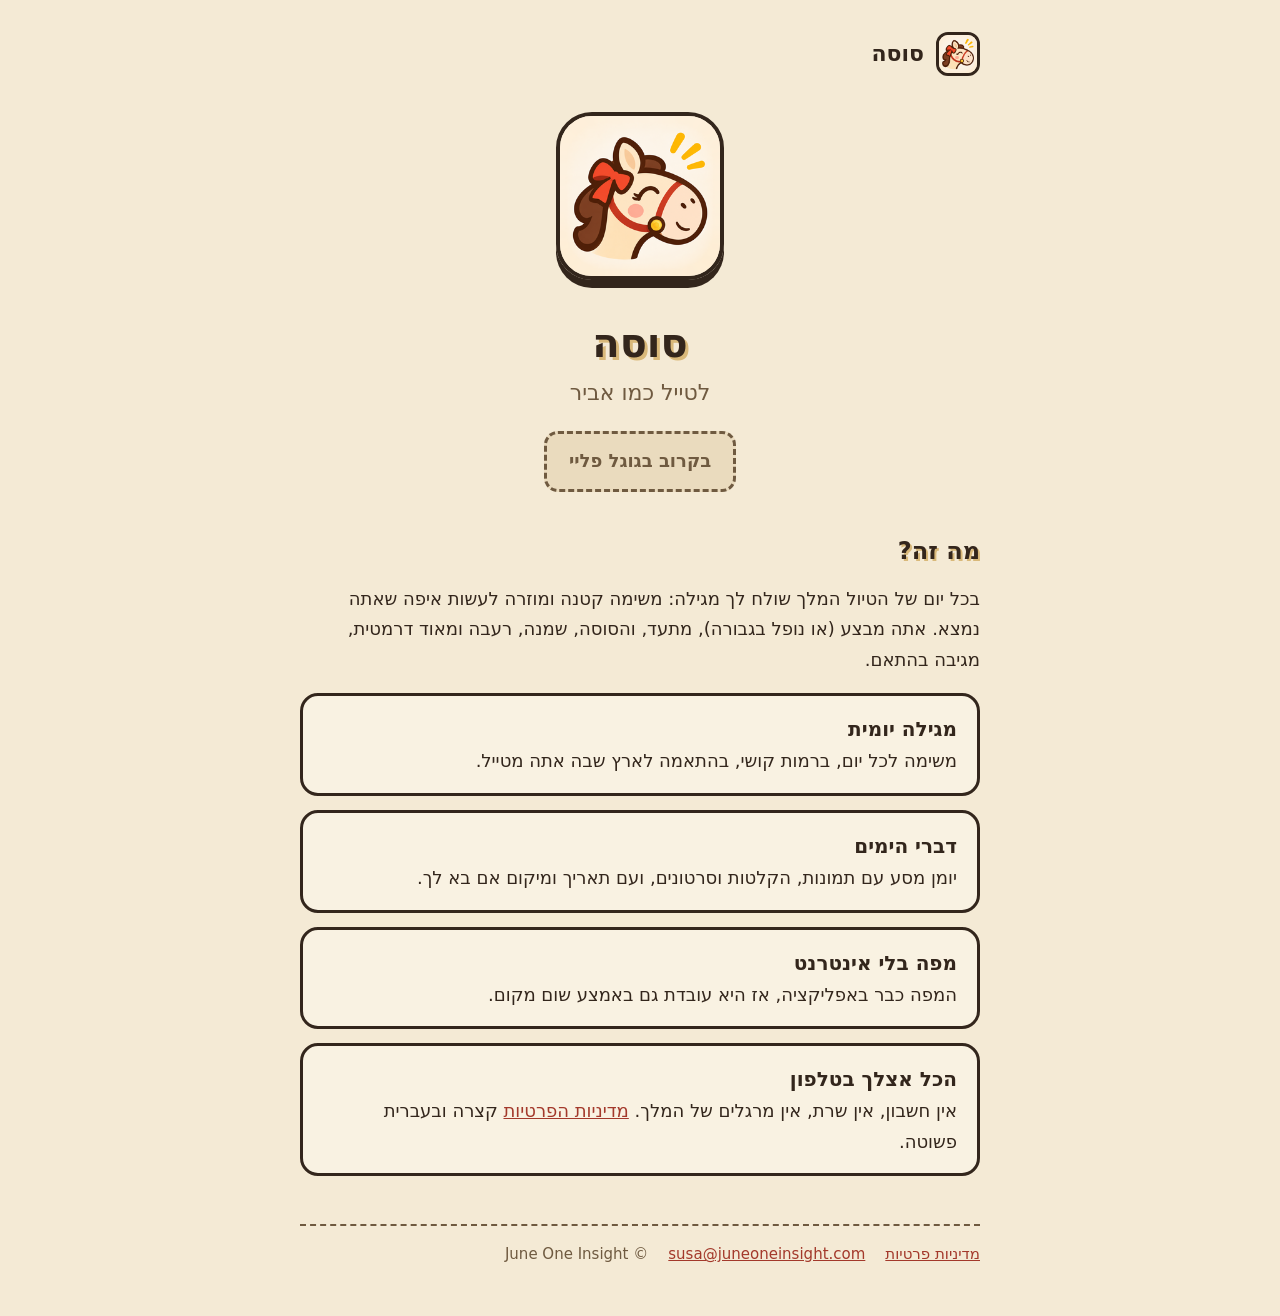
==== index.html @ 668d5ecf "Susa site: home page and privacy policy (Hebrew) Co-Authored-By: Claude Sonnet 5.5 <noreply@anthropi" ====
<!doctype html>
<html lang="he" dir="rtl">
<head>
<meta charset="utf-8">
<meta name="viewport" content="width=device-width, initial-scale=1">
<title>סוסה · לטייל כמו אביר</title>
<meta name="description" content="סוסה: אפליקציית טיולים שנותנת לך כל יום מגילה עם משימה קטנה, יומן מסע ומפה. הכל נשמר רק בטלפון שלך.">
<link rel="icon" href="/icon.png">
<link rel="stylesheet" href="/style.css">
</head>
<body>
<div class="wrap">
  <header class="top"><img src="/icon.png" alt=""><a href="/">סוסה</a></header>

  <section class="hero">
    <img src="/icon.png" alt="סוסה: ראש של סוסה עם סרט אדום">
    <h1>סוסה</h1>
    <p class="tag">לטייל כמו אביר</p>
    <span class="soon">בקרוב בגוגל פליי</span>
  </section>

  <h2>מה זה?</h2>
  <p>בכל יום של הטיול המלך שולח לך מגילה: משימה קטנה ומוזרה לעשות איפה שאתה נמצא. אתה מבצע (או נופל בגבורה), מתעד, והסוסה, שמנה, רעבה ומאוד דרמטית, מגיבה בהתאם.</p>

  <div class="card"><b>מגילה יומית</b>משימה לכל יום, ברמות קושי, בהתאמה לארץ שבה אתה מטייל.</div>
  <div class="card"><b>דברי הימים</b>יומן מסע עם תמונות, הקלטות וסרטונים, ועם תאריך ומיקום אם בא לך.</div>
  <div class="card"><b>מפה בלי אינטרנט</b>המפה כבר באפליקציה, אז היא עובדת גם באמצע שום מקום.</div>
  <div class="card"><b>הכל אצלך בטלפון</b>אין חשבון, אין שרת, אין מרגלים של המלך. <a href="/privacy/">מדיניות הפרטיות</a> קצרה ובעברית פשוטה.</div>

  <footer>
    <a href="/privacy/">מדיניות פרטיות</a>
    <a href="mailto:susa@juneoneinsight.com">susa@juneoneinsight.com</a>
    <span>© June One Insight</span>
  </footer>
</div>
</body>
</html>
---- style.css ----
:root { --parch: #F4EAD5; --parch2: #EADBBE; --card: #F9F2E2; --ink: #33261C; --soft: #6F5A40; --royal: #A3392B; --royalD: #7A2A20; --gold: #C4923A; }
* { box-sizing: border-box; }
html { background: var(--parch); }
body { margin: 0; color: var(--ink); background: var(--parch); font: 18px/1.7 system-ui, -apple-system, "Segoe UI", Arial, sans-serif; }
a { color: var(--royal); }
.wrap { max-width: 720px; margin: 0 auto; padding: 24px 20px 48px; }
header.top { display: flex; align-items: center; gap: 12px; padding: 8px 0 4px; }
header.top img { width: 44px; height: 44px; border-radius: 12px; border: 3px solid var(--ink); }
header.top a { text-decoration: none; color: var(--ink); font-weight: 800; font-size: 22px; }
h1, h2 { line-height: 1.25; margin: 0; }
h1 { font-size: 40px; }
h2 { font-size: 24px; margin: 36px 0 8px; text-shadow: 2px 2px 0 #D9B97A; }
.hero { text-align: center; padding: 32px 0 8px; }
.hero img { width: 168px; height: 168px; border-radius: 36px; border: 4px solid var(--ink); box-shadow: 0 8px 0 var(--ink); }
.hero h1 { margin-top: 28px; text-shadow: 3px 3px 0 #D9B97A; }
.hero p.tag { font-size: 22px; color: var(--soft); margin: 6px 0 20px; }
.btn { display: inline-block; background: var(--royal); color: #fff; text-decoration: none; font-weight: 800; padding: 12px 22px; border-radius: 14px; border: 3px solid var(--ink); box-shadow: 0 5px 0 var(--royalD); }
.soon { display: inline-block; background: var(--parch2); color: var(--soft); font-weight: 700; padding: 12px 22px; border-radius: 14px; border: 3px dashed var(--soft); }
.card { background: var(--card); border: 3px solid var(--ink); border-radius: 18px; padding: 16px 20px; margin: 14px 0; }
.card b { display: block; font-size: 20px; }
ul { padding-inline-start: 22px; }
li { margin: 6px 0; }
footer { margin-top: 48px; padding-top: 16px; border-top: 2px dashed var(--soft); color: var(--soft); font-size: 15px; display: flex; flex-wrap: wrap; gap: 8px 20px; }
.muted { color: var(--soft); font-size: 15px; }
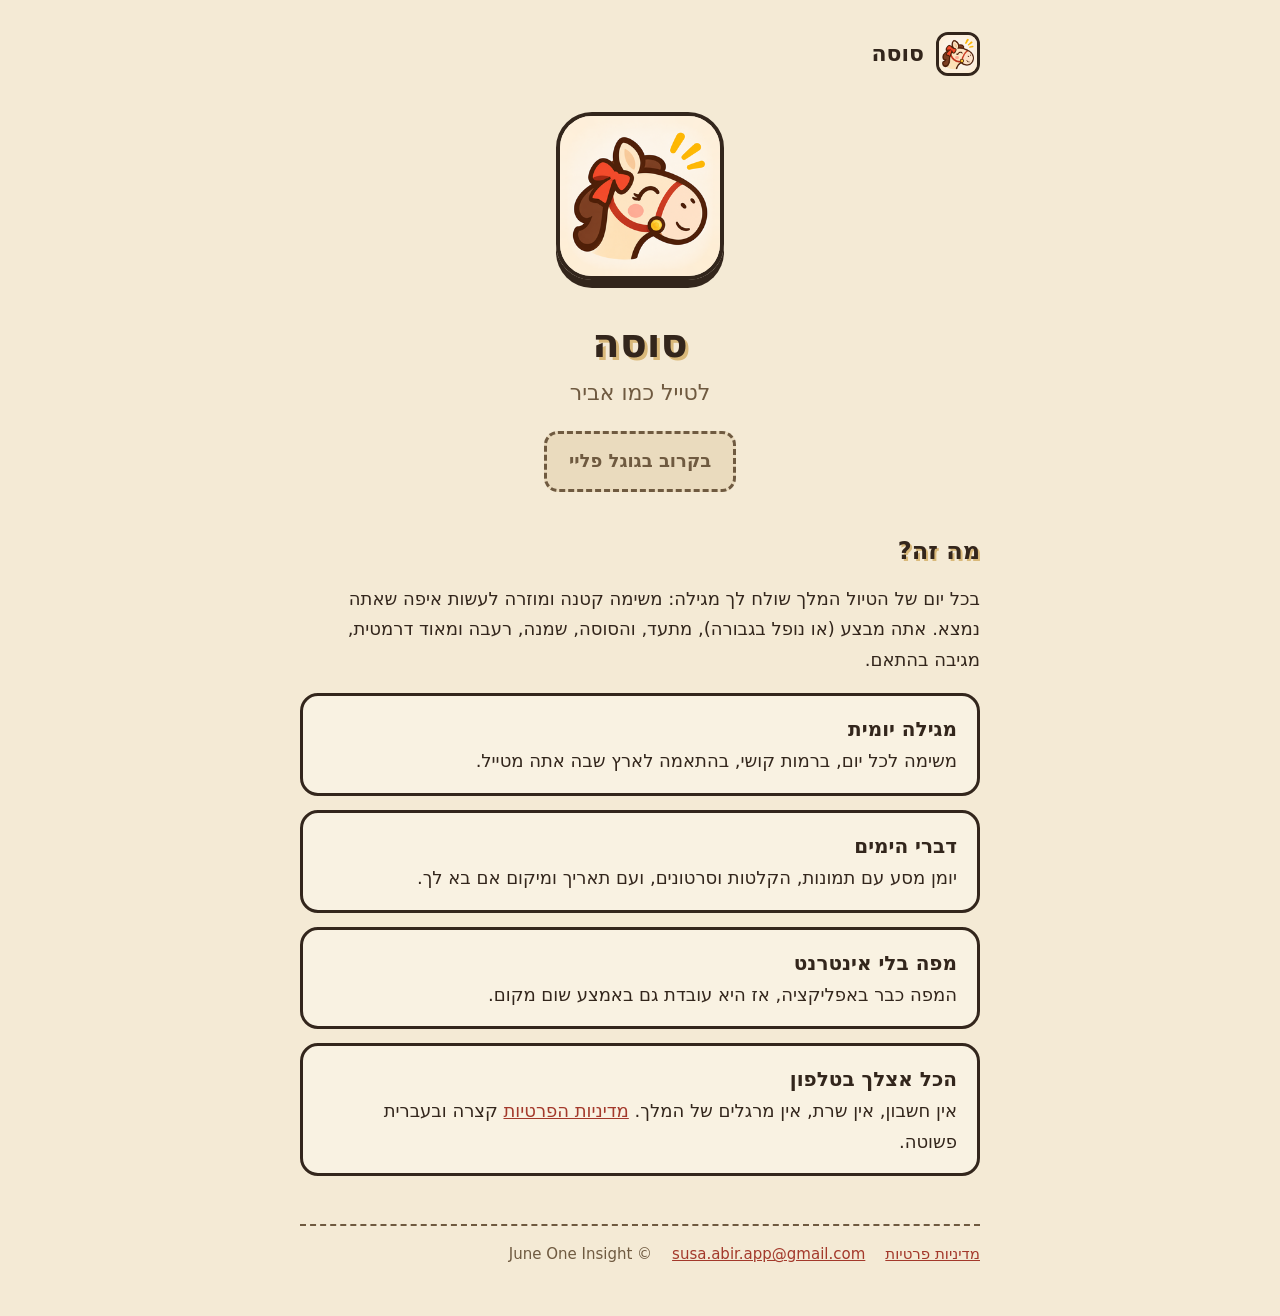
==== commit 24646f4a: "Contact email: susa.abir.app@gmail.com Co-Authored-By: Claude Sonnet 5.5 <noreply@anthropic.com>" ====
--- a/index.html
+++ b/index.html
@@ -29,7 +29,7 @@
 
   <footer>
     <a href="/privacy/">מדיניות פרטיות</a>
-    <a href="mailto:susa@juneoneinsight.com">susa@juneoneinsight.com</a>
+    <a href="mailto:susa.abir.app@gmail.com">susa.abir.app@gmail.com</a>
     <span>© June One Insight</span>
   </footer>
 </div>
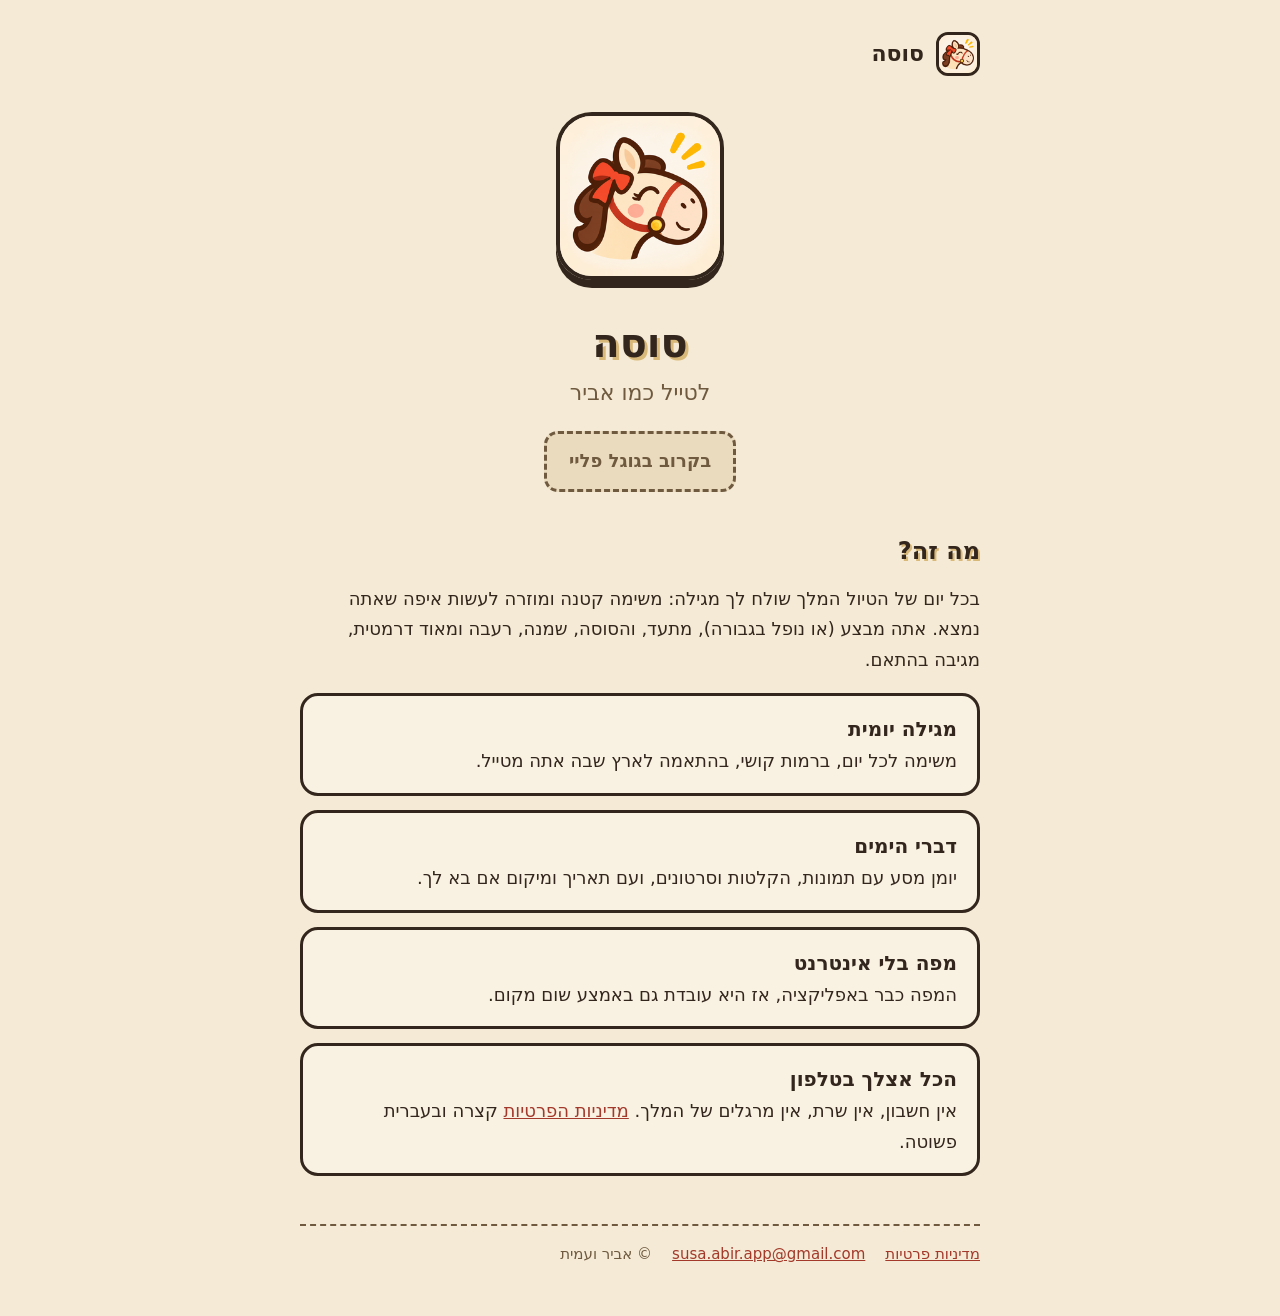
==== commit f8a1ee17: "Owner name: אביר ועמית Co-Authored-By: Claude Sonnet 5.5 <noreply@anthropic.com>" ====
--- a/index.html
+++ b/index.html
@@ -30,7 +30,7 @@
   <footer>
     <a href="/privacy/">מדיניות פרטיות</a>
     <a href="mailto:susa.abir.app@gmail.com">susa.abir.app@gmail.com</a>
-    <span>© June One Insight</span>
+    <span>© אביר ועמית</span>
   </footer>
 </div>
 </body>
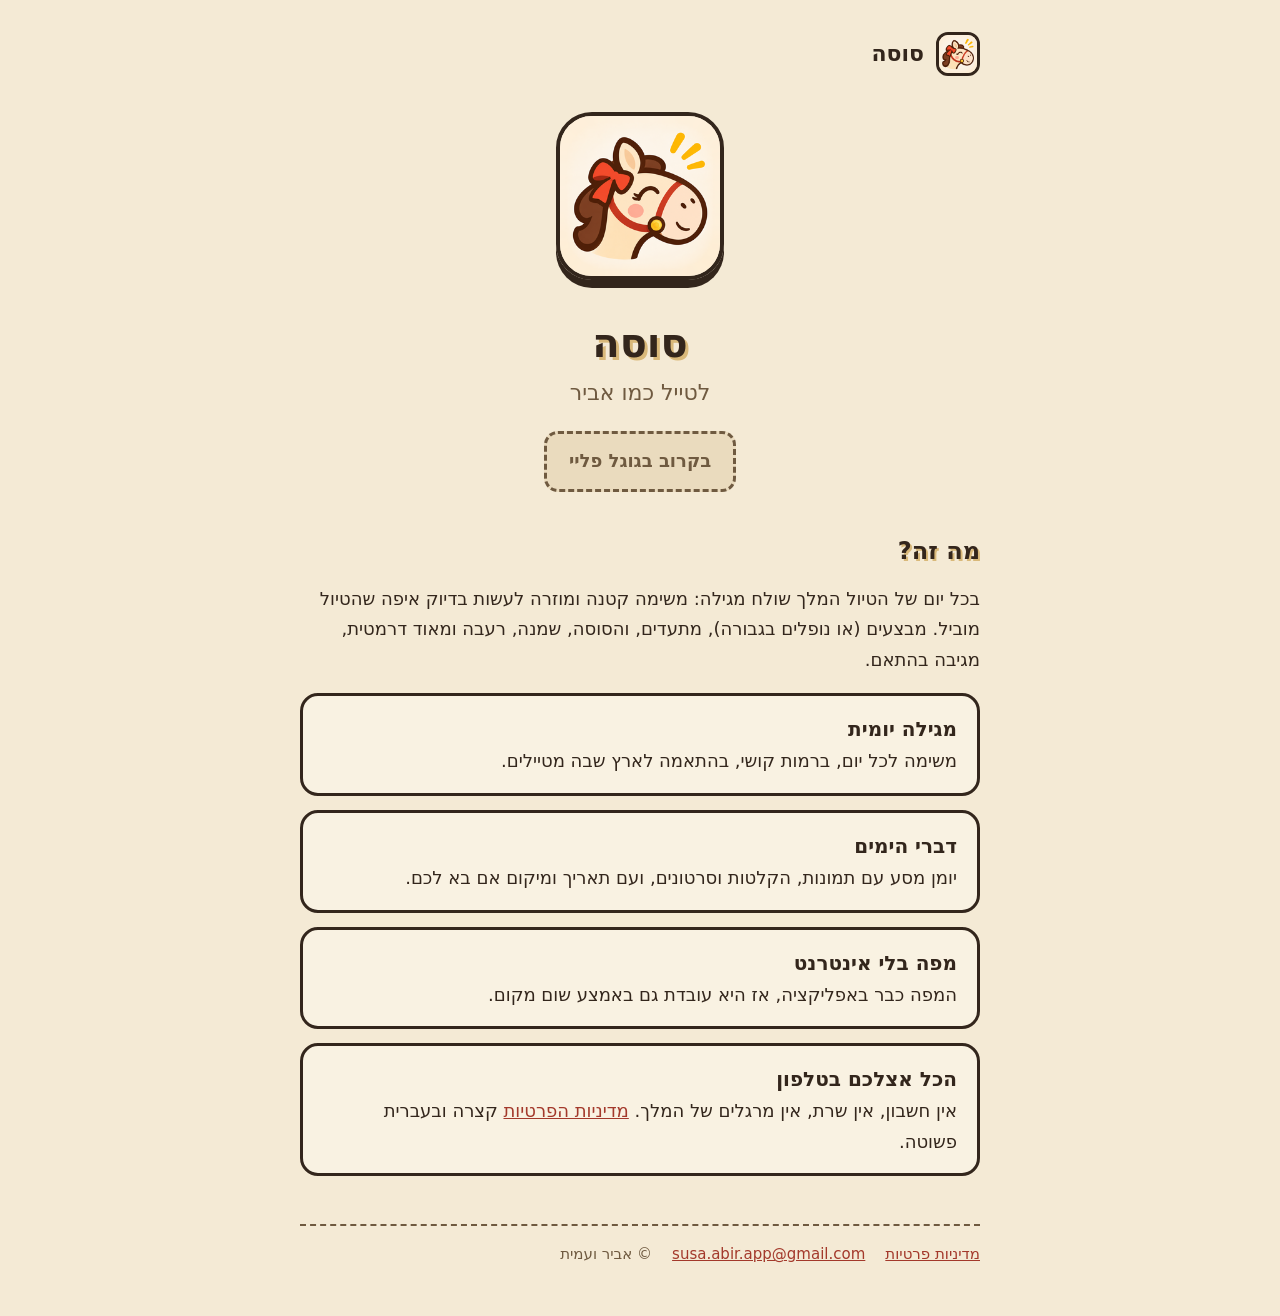
==== commit 0c3de365: "Site texts: gender-neutral Hebrew Co-Authored-By: Claude Sonnet 5.5 <noreply@anthropic.com>" ====
--- a/index.html
+++ b/index.html
@@ -4,7 +4,7 @@
 <meta charset="utf-8">
 <meta name="viewport" content="width=device-width, initial-scale=1">
 <title>סוסה · לטייל כמו אביר</title>
-<meta name="description" content="סוסה: אפליקציית טיולים שנותנת לך כל יום מגילה עם משימה קטנה, יומן מסע ומפה. הכל נשמר רק בטלפון שלך.">
+<meta name="description" content="סוסה: אפליקציית טיולים שנותנת כל יום מגילה עם משימה קטנה, יומן מסע ומפה. הכל נשמר רק בטלפון.">
 <link rel="icon" href="/icon.png">
 <link rel="stylesheet" href="/style.css">
 </head>
@@ -20,12 +20,12 @@
   </section>
 
   <h2>מה זה?</h2>
-  <p>בכל יום של הטיול המלך שולח לך מגילה: משימה קטנה ומוזרה לעשות איפה שאתה נמצא. אתה מבצע (או נופל בגבורה), מתעד, והסוסה, שמנה, רעבה ומאוד דרמטית, מגיבה בהתאם.</p>
+  <p>בכל יום של הטיול המלך שולח מגילה: משימה קטנה ומוזרה לעשות בדיוק איפה שהטיול מוביל. מבצעים (או נופלים בגבורה), מתעדים, והסוסה, שמנה, רעבה ומאוד דרמטית, מגיבה בהתאם.</p>
 
-  <div class="card"><b>מגילה יומית</b>משימה לכל יום, ברמות קושי, בהתאמה לארץ שבה אתה מטייל.</div>
-  <div class="card"><b>דברי הימים</b>יומן מסע עם תמונות, הקלטות וסרטונים, ועם תאריך ומיקום אם בא לך.</div>
+  <div class="card"><b>מגילה יומית</b>משימה לכל יום, ברמות קושי, בהתאמה לארץ שבה מטיילים.</div>
+  <div class="card"><b>דברי הימים</b>יומן מסע עם תמונות, הקלטות וסרטונים, ועם תאריך ומיקום אם בא לכם.</div>
   <div class="card"><b>מפה בלי אינטרנט</b>המפה כבר באפליקציה, אז היא עובדת גם באמצע שום מקום.</div>
-  <div class="card"><b>הכל אצלך בטלפון</b>אין חשבון, אין שרת, אין מרגלים של המלך. <a href="/privacy/">מדיניות הפרטיות</a> קצרה ובעברית פשוטה.</div>
+  <div class="card"><b>הכל אצלכם בטלפון</b>אין חשבון, אין שרת, אין מרגלים של המלך. <a href="/privacy/">מדיניות הפרטיות</a> קצרה ובעברית פשוטה.</div>
 
   <footer>
     <a href="/privacy/">מדיניות פרטיות</a>
